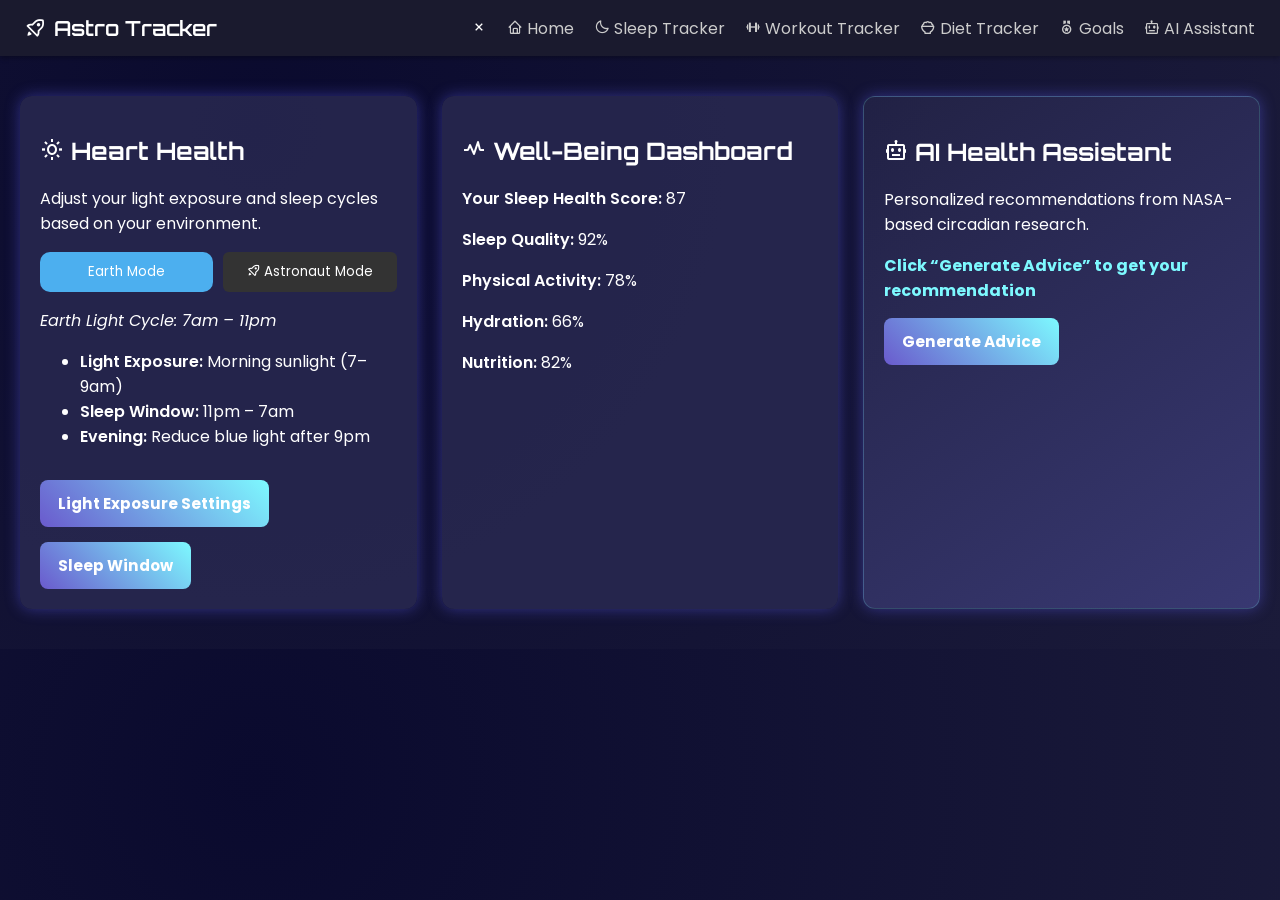
==== index.html @ ebdf7696 "first commit" ====
<!DOCTYPE html>
<html lang="en">
<head>
  <meta charset="UTF-8">
  <meta name="viewport" content="width=device-width, initial-scale=1.0">
  <title>Astro Tracker</title>
  <link rel="icon" href="images/icon.png">
  <link rel="stylesheet" href="styles/style.css">
  <link rel="stylesheet" href="https://unpkg.com/boxicons@2.1.4/css/boxicons.min.css">
  <link href="https://fonts.googleapis.com/css2?family=Orbitron:wght@600&family=Poppins:wght@400;500&display=swap" rel="stylesheet">
</head>
<body>
  <!-- Top Navigation Bar -->
  <header class="navbar">
    <div class="logo"><i class='bx bx-rocket'></i> Astro Tracker</div>

    <!-- Hamburger icon -->
    <i class='bx bx-menu' id="menuToggle"></i>

    <!-- Slide-out menu -->
    <nav class="menu-buttons" id="navMenu">
      <div class="close-btn" id="closeMenu"><i class='bx bx-x'></i></div>
      <a href="index.html" class="menu-btn"><i class='bx bx-home'></i> Home</a>
      <a href="sleep.html" class="menu-btn"><i class='bx bx-moon'></i> Sleep Tracker</a>
      <a href="workout.html" class="menu-btn"><i class='bx bx-dumbbell'></i> Workout Tracker</a>
      <a href="diet.html" class="menu-btn"><i class='bx bx-bowl-rice'></i> Diet Tracker</a>
      <a href="goals.html" class="menu-btn"><i class='bx bx-medal'></i> Goals</a>
      <a href="ai.html" class="menu-btn"><i class='bx bx-bot'></i> AI Assistant</a>
    </nav>
  </header>


  <!-- 🌙 Main Dashboard Sections -->
  <main class="content">
   <!-- Circadian Rhythm Simulator -->
<section class="card">
  <h2><i class='bx bx-sun' ></i> Heart Health</h2>
  <p>Adjust your light exposure and sleep cycles based on your environment.</p>

  <div class="mode-switch">
    <button id="earthBtn" class="active">Earth Mode</button>
    <button id="astroBtn"><i class='bx bx-rocket' ></i> Astronaut Mode</button>
  </div>

  <!-- Display cycle info dynamically -->
  <div id="cycleInfo">
    <p><em>Earth Light Cycle: 7am – 11pm</em></p>
    <ul>
      <li><span class="bold">Light Exposure: </span>Morning sunlight (7–9am)</li>
      <li><span class="bold">Sleep Window:</span> 11pm – 7am</li>
      <li><span class="bold">Evening:</span> Reduce blue light after 9pm</li>
    </ul>
  </div>

  <div class="actions">
    <button class="btn">Light Exposure Settings</button>
    <button class="btn">Sleep Window</button>
  </div>
</section>


    <!-- Well-Being Dashboard -->
    <section class="card">
      <h2><i class='bx bx-pulse' ></i> Well-Being Dashboard</h2>
      <p><span class="bold">Your Sleep Health Score:</span> <span class="score">87</span></p>
      <div class="bars">
        <p><span class="bold">Sleep Quality:</span> <span>92%</span></p>
        <p><span class="bold">Physical Activity:</span> <span>78%</span></p>
        <p><span class="bold">Hydration:</span> <span>66%</span></p>
        <p><span class="bold">Nutrition:</span> <span>82%</span></p>
      </div>
    </section>

    <!-- AI Health Assistant -->
    <section class="card ai-section">
      <h2><i class='bx bx-bot' ></i> AI Health Assistant</h2>
      <p>Personalized recommendations from NASA-based circadian research.</p>
      <div id="recommendationBox" class="highlight">
        Click “Generate Advice” to get your recommendation
      </div>
      <button onclick="generateAdvice()" class="btn">Generate Advice</button>
    </section>
  </main>

  <script src="scripts/script.js"></script>
</body>
</html>
---- styles/style.css ----
body {
  font-family: 'Poppins', sans-serif;
  margin: 0;
  background-color: #0e0e16;
  color: #fff;
}

h1, h2, h3, .logo {
  font-family: 'Orbitron', sans-serif;
}

body, p, label, button, input {
  font-family: 'Poppins', sans-serif;
}

.bold {
  font-weight: 600;
}

/* Navbar */
.navbar {
  display: flex;
  justify-content: space-between;
  align-items: center;
  padding: 15px 25px;
  background: #1a1a2e;
  box-shadow: 0 2px 5px rgba(0,0,0,0.3);
  position: sticky;
  top: 0;
  z-index: 1000;
}

/* Logo */
.logo {
  font-family: 'Orbitron', sans-serif;
  font-weight: 600;
  font-size: 1.3rem;
  color: #fff;
  display: flex;
  align-items: center;
  gap: 8px;
}

/* Menu for desktop */
.menu-buttons {
  display: flex;
  gap: 20px;
}

.menu-btn {
  text-decoration: none;
  color: #ccc;
  transition: 0.3s;
}

.menu-btn:hover {
  color: #00eaff;
  text-shadow: 0 0 6px #00eaff;
}

/* Hamburger icon */
#menuToggle {
  font-size: 2rem;
  color: #fff;
  cursor: pointer;
  display: none;
}

/* 🌌 CONTENT AREA */
.content {
  width: 100%;
  margin: 20px auto;
  padding: 20px;
  display: grid;
  grid-template-columns: repeat(auto-fit, minmax(320px, 1fr));
  gap: 25px; /* spacing between cards */
  box-sizing: border-box;
}

/* 🌙 CARDS */
.card {
  background: rgba(40,40,80,0.85);
  border-radius: 12px;
  padding: 20px;
  box-shadow: 0 0 15px rgba(100,100,255,0.4);
  height: auto; /* let cards expand naturally */
  box-sizing: border-box;
}


.mode-switch {
  display: flex;
  flex-wrap: wrap;
  gap: 10px;
}
.mode-switch button {
  background: #333;
  color: #fff;
  border: none;
  padding: 10px;
  border-radius: 6px;
  cursor: pointer;
  flex: 1; /* equal width on mobile */
  min-width: 120px;
}
.mode-switch button.active {
  background: linear-gradient(45deg, #6a5acd, #7df9ff);
}

/* AI Section */
.ai-section {
  background: linear-gradient(145deg, rgba(35,35,70,0.9), rgba(60,60,120,0.9));
  border: 1px solid rgba(125,249,255,0.2);
}

/* Buttons and Highlights */
.btn {
  margin-top: 15px;
  padding: 12px 18px;
  border: none;
  border-radius: 8px;
  background: linear-gradient(45deg, #6a5acd, #7df9ff);
  color: #fff;
  font-weight: bold;
  cursor: pointer;
  transition: 0.3s;
  font-size: 0.95rem;
}
.btn:hover {
  transform: scale(1.05);
  background: linear-gradient(45deg, #7df9ff, #6a5acd);
}
.highlight {
  color: #7df9ff;
  font-weight: bold;
  margin-top: 10px;
}

body {
  background: radial-gradient(circle at 20% 20%, #0a0a2e, #1b1b3a);
  font-family: "Poppins", sans-serif;
  color: white;
  margin: 0;
  padding: 0;
}

/* 📱 RESPONSIVE DESIGN */
@media (max-width: 768px) {
   /* Show burger icon */
  #menuToggle {
    display: block;
  }

  /* Make menu a slide-out panel */
  .menu-buttons {
    position: fixed;
    top: 0;
    right: -280px;
    width: 250px;
    height: 100%;
    background: #1a1a2e;
    flex-direction: column;
    align-items: center;
    justify-content: flex-start;
    padding-top: 60px;
    gap: 25px;
    transition: right 0.3s ease;
    box-shadow: -2px 0 10px rgba(0,0,0,0.5);
  }

  /* When active → slide in */
  .menu-buttons.active {
    right: 0;
  }

  /* Close button */
  .close-btn {
    position: absolute;
    top: 15px;
    right: 20px;
    font-size: 2rem;
    color: #fff;
    cursor: pointer;
    transition: 0.3s;
  }

  .close-btn:hover {
    color: #00eaff;
  }

  /* Hide menu links when not active */
  .menu-btn {
    font-size: 1.1rem;
    color: #fff;
  }

  .content {
    padding: 15px;
  }

  .card {
    padding: 15px;
  }
}

@media (max-width: 480px) {
  .logo {
    font-size: 1rem;
  }

  .btn {
    width: 100%;
    padding: 14px;
  }

  .bars p {
    font-size: 0.9rem;
  }
}

.mode-switch button.active {
  background: #4cafef;
  color: #fff;
  border-radius: 10px;
}

/* Optional hover glow */
.menu-btn:hover {
  color: #00eaff;
  text-shadow: 0 0 8px #00eaff;
}

/* 🌐 INPUT FIELDS */
input, select, textarea {
  width: 100%;
  padding: 12px 14px;
  margin-top: 10px;
  border: 2px solid rgba(125, 249, 255, 0.4);
  border-radius: 8px;
  background: rgba(30, 30, 60, 0.9);
  color: #fff;
  font-family: 'Poppins', sans-serif;
  font-size: 1rem;
  transition: 0.3s;
  box-shadow: 0 0 10px rgba(125, 249, 255, 0.1);
}

/* Focus effect (glow when active) */
input:focus, select:focus, textarea:focus {
  outline: none;
  border-color: #7df9ff;
  box-shadow: 0 0 12px #7df9ff;
  background: rgba(35, 35, 75, 1);
}

/* Placeholder color */
input::placeholder, textarea::placeholder {
  color: rgba(125, 249, 255, 0.6);
  font-style: italic;
}

/* Labels above inputs */
label {
  display: block;
  margin-top: 15px;
  color: #7df9ff;
  font-weight: 600;
  font-size: 0.95rem;
}
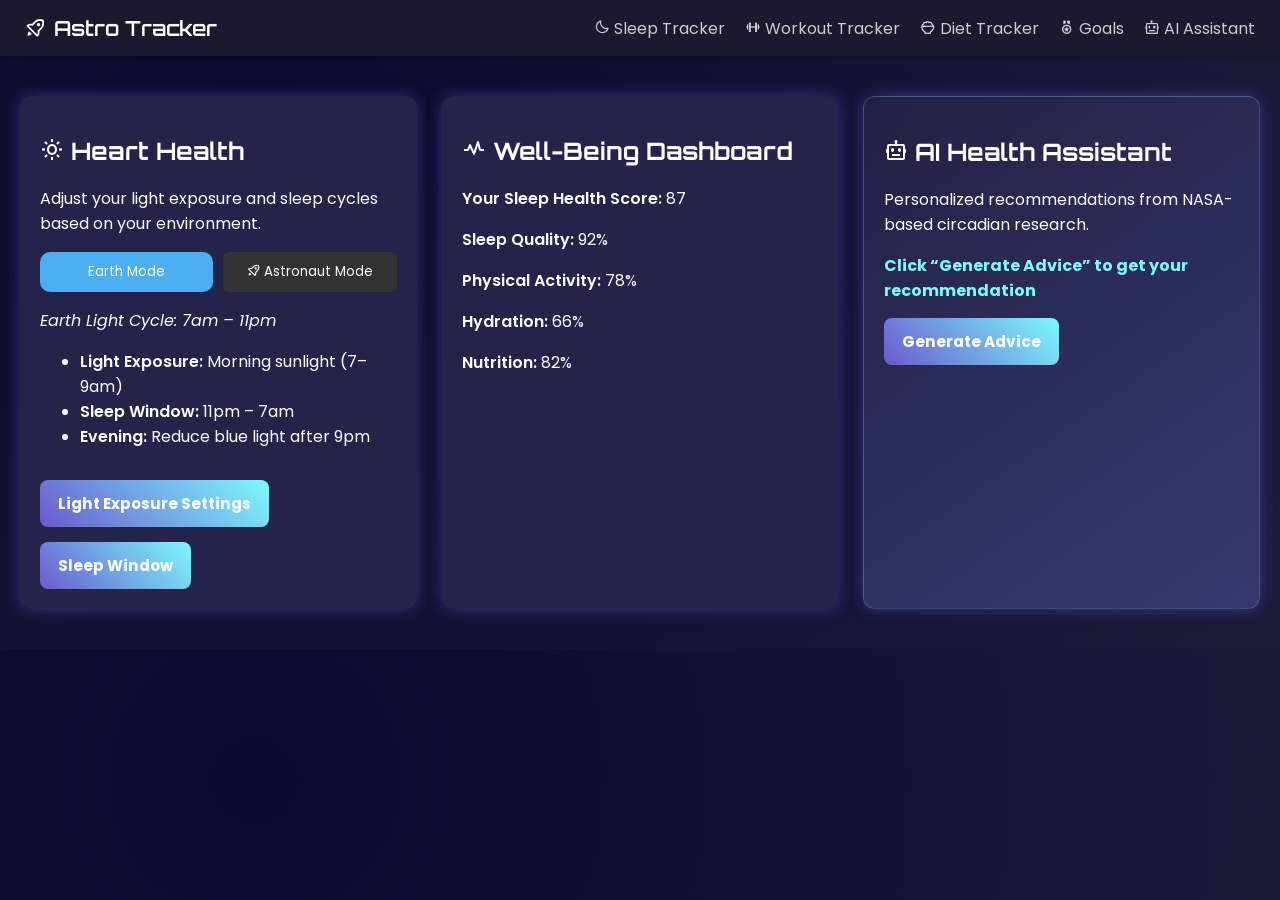
==== commit 68775ddc: "Added close button on nav bar popout on mobile" ====
--- a/index.html
+++ b/index.html
@@ -20,7 +20,6 @@
     <!-- Slide-out menu -->
     <nav class="menu-buttons" id="navMenu">
       <div class="close-btn" id="closeMenu"><i class='bx bx-x'></i></div>
-      <a href="index.html" class="menu-btn"><i class='bx bx-home'></i> Home</a>
       <a href="sleep.html" class="menu-btn"><i class='bx bx-moon'></i> Sleep Tracker</a>
       <a href="workout.html" class="menu-btn"><i class='bx bx-dumbbell'></i> Workout Tracker</a>
       <a href="diet.html" class="menu-btn"><i class='bx bx-bowl-rice'></i> Diet Tracker</a>
--- a/styles/style.css
+++ b/styles/style.css
@@ -168,13 +168,13 @@
     box-shadow: -2px 0 10px rgba(0,0,0,0.5);
   }
 
-  /* When active → slide in */
   .menu-buttons.active {
     right: 0;
   }
 
-  /* Close button */
+  /* ❌ Close button — ONLY on mobile */
   .close-btn {
+    display: block;
     position: absolute;
     top: 15px;
     right: 20px;
@@ -216,6 +216,11 @@
   .bars p {
     font-size: 0.9rem;
   }
+}
+
+/* Hide close button on desktop */
+.close-btn {
+  display: none;
 }
 
 .mode-switch button.active {
@@ -266,4 +271,75 @@
   color: #7df9ff;
   font-weight: 600;
   font-size: 0.95rem;
+}
+
+/* Hide close button by default (desktop) */
+.close-btn {
+  display: none;
+}
+
+/* Responsive mobile styles */
+@media (max-width: 768px) {
+  /* Show burger icon */
+  #menuToggle {
+    display: block;
+  }
+
+  /* Slide-out menu panel */
+  .menu-buttons {
+    position: fixed;
+    top: 0;
+    right: -280px;
+    width: 250px;
+    height: 100%;
+    background: #1a1a2e;
+    flex-direction: column;
+    align-items: center;
+    justify-content: flex-start;
+    padding-top: 60px;
+    gap: 25px;
+    transition: right 0.3s ease;
+    box-shadow: -2px 0 10px rgba(0, 0, 0, 0.5);
+  }
+
+  /* Active slide-in */
+  .menu-buttons.active {
+    right: 0;
+  }
+
+  /* Show ❌ close button only on mobile */
+  .close-btn {
+    display: block;
+    position: absolute;
+    top: 15px;
+    right: 20px;
+    font-size: 2rem;
+    color: #fff;
+    cursor: pointer;
+    transition: 0.3s;
+  }
+
+  .close-btn:hover {
+    color: #00eaff;
+  }
+
+  /* Mobile link styling */
+  .menu-btn {
+    font-size: 1.1rem;
+    color: #fff;
+  }
+
+  .content {
+    padding: 15px;
+  }
+
+  .card {
+    padding: 15px;
+  }
+}
+
+/* Optional hover glow */
+.menu-btn:hover {
+  color: #00eaff;
+  text-shadow: 0 0 8px #00eaff;
 }
